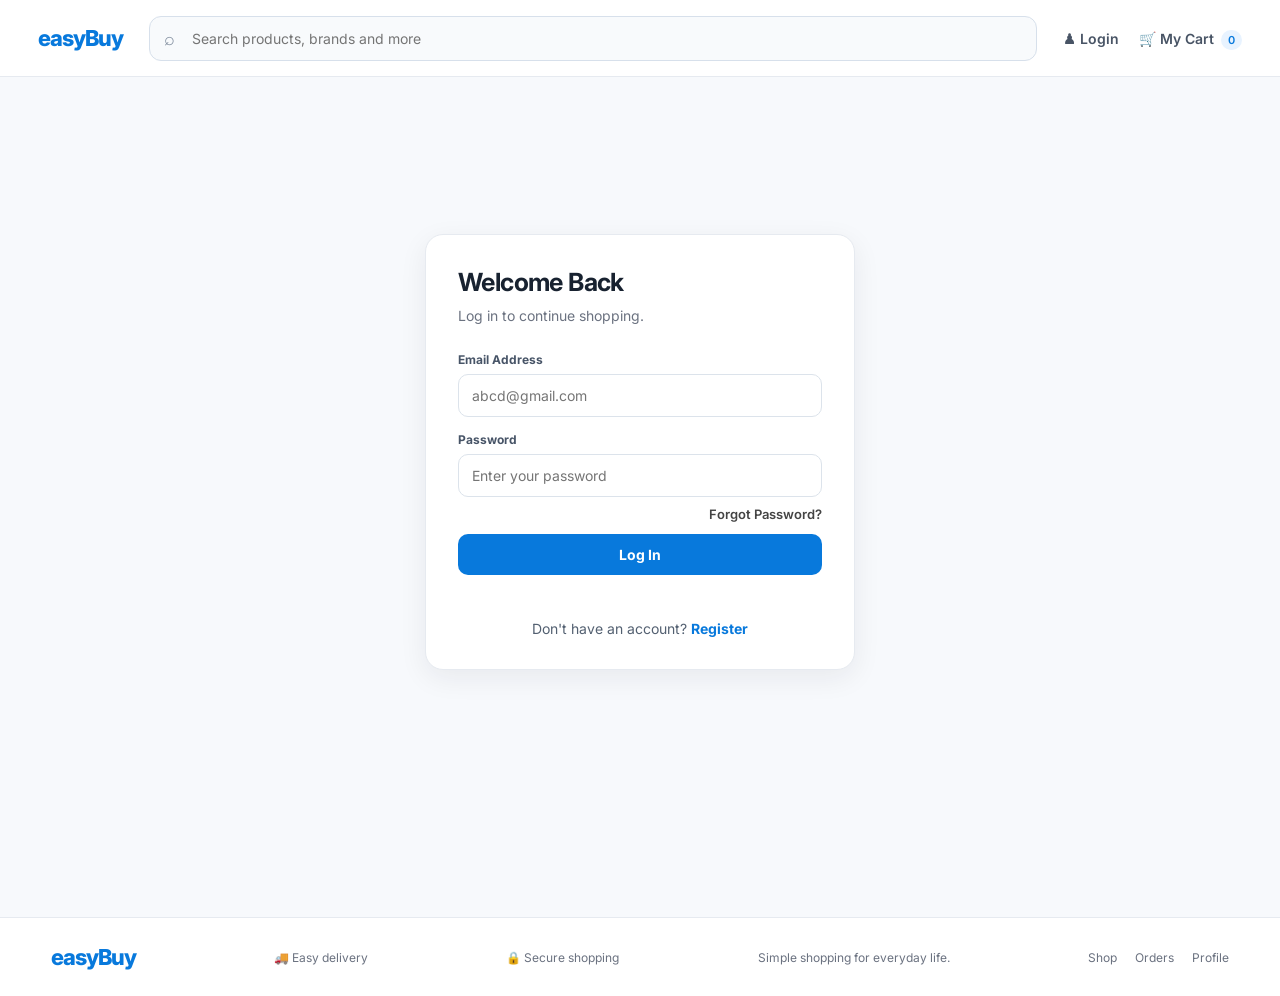
==== cart.html @ 59affd73 "frontend" ====
<!DOCTYPE html>
<html lang="en">
<head>
<meta charset="UTF-8">
<meta name="viewport" content="width=device-width, initial-scale=1.0">
<title>My Cart | easyBuy</title>
<link rel="stylesheet" href="css/style.css">
</head>
<body>
<div id="site-header"></div><main class="container page-main"><h1>Shopping Cart</h1><p class="muted">Review your items before checkout.</p><div class="cart-layout"><section id="cart-items" class="cart-items"></section>
<aside class="panel order-summary"><h2>Order Summary</h2><div class="summary-line"><span>Subtotal</span><b id="cart-subtotal">₹0</b></div><div class="summary-line"><span>Delivery</span><b id="delivery-cost">Free</b></div><div class="summary-line total"><span>Total</span><b id="cart-total">₹0</b></div><button class="btn primary full" id="checkout-btn" style="margin-top:0">Place Order</button></aside></div></main><div id="site-footer"></div>
<script src="js/common.js"></script>
<script src="js/cart.js"></script>
</body>
</html>
---- css/style.css ----
@import url('https://fonts.googleapis.com/css2?family=Inter:wght@400;500;600;700;800&display=swap');
:root{--blue:#0879dc;--blue-dark:#075bb0;--ink:#182230;--muted:#6b7280;--line:#e6eaf0;--bg:#f7f9fc;--white:#fff;--radius:16px;--shadow:0 8px 28px rgba(24,34,48,.07)}
*{box-sizing:border-box}
body{margin:0;background:var(--bg);color:var(--ink);font-family:Inter,Arial,sans-serif;font-size:14px}
a{color:inherit;text-decoration:none}button,input,select{font:inherit}button,a,select{transition:.18s ease}button{cursor:pointer}
.container{width:min(1180px,92%);margin:auto}
.site-header{background:#fff;border-bottom:1px solid var(--line);position:sticky;top:0;z-index:10}
.header-inner{width:min(1240px,94%);margin:auto;display:flex;align-items:center;gap:26px;min-height:76px}
.brand{display:flex;align-items:center;gap:8px;font-weight:800;font-size:22px;letter-spacing:-1px;color:var(--blue);white-space:nowrap}
.brand-logo,.footer-logo{height:60px;width:auto}
.search-wrap{flex:1;position:relative}
.search-wrap input{width:100%;border:1px solid #d7e0eb;background:#f8fafc;border-radius:12px;padding:13px 16px 13px 42px;outline:none}
.search-wrap input:focus{border-color:var(--blue);box-shadow:0 0 0 3px #0879dc18}
.search-icon{position:absolute;left:15px;top:12px;color:#7d8a9b;font-size:18px}
.header-links{display:flex;align-items:center;gap:20px}
.header-links a{font-weight:600;color:#485465;white-space:nowrap}.header-links a:hover{color:var(--blue)}
.cart-count{background:#e8f3ff;color:var(--blue);border-radius:20px;padding:3px 7px;font-size:11px;margin-left:3px}
.categories{display:flex;justify-content:space-around;gap:14px;padding:25px 0 30px}
.category{display:flex;flex-direction:column;align-items:center;justify-content:center;gap:12px;min-width:120px;text-align:center}
.category img{width:90px;height:90px;object-fit:contain;border-radius:50%;background:#fff;padding:4px;transition:all .3s ease}
.category p{margin:0;font-size:16px;font-weight:700;color:#000}
.category:hover img{transform:translateY(-4px) scale(1.08)}.category:hover p{color:var(--blue)}
.section-heading{margin:8px 0 18px}
.section-heading h1,.section-heading h2,.page-main h1{font-size:30px;letter-spacing:-1px;margin:0 0 7px}
.section-heading p,.muted{color:var(--muted);margin:0;line-height:1.6}
.promo-grid{display:grid;grid-template-columns:1fr 1fr;gap:22px;margin:25px 0 38px}
.promo{aspect-ratio:16/6;border-radius:18px;overflow:hidden;display:block;box-shadow:var(--shadow);background:linear-gradient(135deg,#0879dc,#54c5ff)}
.promo-banner-img{width:100%;height:100%;object-fit:cover;display:block}
.row-between{display:flex;align-items:center;justify-content:space-between;gap:16px}
.text-link{color:var(--blue);font-weight:700}
.product-page{max-width:1200px;margin:40px auto;padding:20px;display:flex;gap:50px;align-items:flex-start}
.product-image-section{flex:1;background:#fff;border-radius:16px;padding:20px;box-shadow:var(--shadow)}
.detail-image{width:100%;max-width:450px;object-fit:cover;border-radius:12px;display:block;margin:auto}
.thumbs{display:flex;gap:10px;margin-top:12px;justify-content:center}.thumbs img{width:62px;height:62px;object-fit:cover;border:2px solid var(--line);border-radius:10px;cursor:pointer}.thumbs img.on{border-color:var(--blue)}
.product-info-section{flex:1.2;background:#fff;border-radius:16px;padding:25px;box-shadow:var(--shadow)}
.product-info-section h1{margin:0 0 15px;font-size:32px}
.detail-rating{display:inline-block;background:#18834f;color:#fff;padding:6px 12px;border-radius:6px;font-weight:600;margin-bottom:20px}
.detail-price{margin:20px 0}.current-price{font-size:32px;font-weight:800;color:#111}
.feature-icons{display:flex;flex-wrap:wrap;gap:10px;margin:25px 0}
.feature{background:#f4f7fa;border:1px solid var(--line);padding:10px 15px;border-radius:10px;font-weight:600}
.product-actions{display:flex;gap:15px;margin:30px 0}
.add-cart-btn,.buy-now-btn{background:#eaf4ff;color:#0879dc;border:none;padding:12px 25px;border-radius:8px;font-weight:700;transition:.3s ease}
.add-cart-btn:hover,.buy-now-btn:hover{background:#0879dc;color:#fff}.add-cart-btn:disabled,.buy-now-btn:disabled{opacity:.5;cursor:not-allowed}
.description-box{border-top:1px solid var(--line);padding-top:20px}.description-box h3{margin-bottom:10px}
.stock-ok{color:#18834f;font-weight:700}.stock-no{color:#d14343;font-weight:700}
.product-grid{display:grid;grid-template-columns:repeat(4,minmax(0,1fr));gap:18px;margin:20px 0 42px}
.product-card{background:#fff;border:1px solid #edf0f4;border-radius:15px;padding:12px;box-shadow:0 3px 15px #1c2c3c05;min-width:0}
.product-image{position:relative;aspect-ratio:1;overflow:hidden;border-radius:11px;background:#f0f5fa}
.product-image a{display:block;height:100%}
.product-img{width:100%;height:100%;object-fit:cover;display:block;border-radius:11px}
.product-title{margin:8px 0;font-size:18px;font-weight:700}
.product-link{color:#222}.product-link:hover{color:#2874f0}
.product-rating{margin-top:6px;color:#0f9d58;font-size:14px;font-weight:600}
.product-tag{position:absolute;top:10px;left:10px;border-radius:20px;background:#e6f5ed;color:#18834f;font-size:10px;padding:5px 8px;font-weight:700}
.product-info{padding:13px 2px 3px}.product-category{color:var(--muted);font-size:11px}
.product-info h3{font-size:14px;margin:7px 0;white-space:nowrap;overflow:hidden;text-overflow:ellipsis}
.product-bottom{display:flex;align-items:center;justify-content:space-between;gap:6px}
.price{font-weight:800;font-size:16px}
.add-btn{border:0;border-radius:9px;background:#eaf4ff;color:var(--blue);padding:8px 10px;font-weight:700}.add-btn:hover{background:var(--blue);color:#fff}
.benefits{display:grid;grid-template-columns:repeat(4,1fr);gap:14px;background:#fff;border:1px solid var(--line);border-radius:16px;padding:22px;margin-bottom:45px}
.benefits div{display:grid;grid-template-columns:32px 1fr;align-items:center;font-size:18px}.benefits b{font-size:12px}.benefits small{grid-column:2;color:var(--muted);font-size:11px;margin-top:3px}
.site-footer{background:#fff;border-top:1px solid var(--line);padding:26px 0;margin-top:90px}
.footer-inner{width:min(1180px,92%);margin:auto;display:flex;justify-content:space-between;gap:15px;align-items:center;color:var(--muted);font-size:12px;flex-wrap:wrap}
.footer-links{display:flex;gap:18px}
.auth-wrap{min-height:calc(100vh - 150px);display:grid;place-items:center;padding:42px 16px}
.auth-card{background:#fff;border:1px solid var(--line);box-shadow:var(--shadow);border-radius:18px;width:min(430px,100%);padding:32px}
.auth-card h1{font-size:25px;margin:0 0 8px;letter-spacing:-.6px}.auth-card>.muted{margin-bottom:24px}
.auth-card label,.profile-form label{display:block;font-size:12px;font-weight:700;color:#475467;margin:15px 0 7px}
.auth-card input,.auth-card select,.profile-form input,.profile-form select,.page-title select,.filters input,.filters select{width:100%;border:1px solid #dce3eb;border-radius:10px;padding:12px 13px;background:#fff;outline:none;color:var(--ink)}
.forgot-password{text-align:right;margin:8px 0 12px}.forgot-password a{color:#444;font-size:13px;font-weight:600}.forgot-password a:hover{color:#0879dc}
input:focus,select:focus{border-color:var(--blue)!important;box-shadow:0 0 0 3px #0879dc18}
.btn{border:0;display:inline-flex;align-items:center;justify-content:center;border-radius:10px;padding:12px 18px;font-weight:700}
.primary{background:var(--blue);color:#fff}.primary:hover{background:var(--blue-dark);transform:translateY(-1px)}.primary:disabled{opacity:.5;cursor:not-allowed}
.outline{background:#eaf4ff;color:var(--blue)}
.full{width:100%;margin-top:20px}
.auth-switch{text-align:center;margin:22px 0 0;color:#536071}.auth-switch a{color:var(--blue);font-weight:700}
.form-message{text-align:center;color:#d14343;margin:10px 0 0;min-height:1em;font-size:13px}.form-message.ok{color:#18834f}
.page-main{padding-top:38px;min-height:55vh}.page-title{margin-bottom:25px}.page-title select{width:auto;min-width:170px}
.profile-layout{display:grid;grid-template-columns:250px 1fr;gap:22px;align-items:start}
.profile-nav,.panel{background:#fff;border:1px solid var(--line);border-radius:10px;box-shadow:0 3px 16px #1c2c3c05}
.profile-nav{padding:22px;display:flex;flex-direction:column;align-items:center}
.profile-avatar{width:72px;height:72px;border-radius:50%;display:grid;place-items:center;background:#eaf4ff;color:var(--blue);font-weight:800;font-size:32px;margin-bottom:12px}
.profile-nav h3{margin:0 0 5px;font-size:15px}.small{font-size:11px}
.profile-nav>a,.nav-logout{width:100%;padding:12px 10px;border-radius:9px;margin-top:7px;font-size:12px;color:#586475;text-align:left}
.profile-nav>a.active{background:#eaf4ff;color:var(--blue);font-weight:700}
.nav-logout{border:0;background:transparent}.profile-nav>a:hover,.nav-logout:hover{background:#f4f7fa}
.profile-panel{padding:25px}
.panel-heading{padding-bottom:20px;border-bottom:1px solid var(--line)}.panel-heading h2,.order-summary h2{font-size:18px;margin:0 0 6px}
.profile-form{padding-top:5px;max-width:720px}
.field-grid{display:grid;grid-template-columns:1fr 1fr;column-gap:18px;row-gap:2px}
.form-actions{display:flex;align-items:center;justify-content:space-between;gap:12px;border-top:1px solid var(--line);padding-top:20px;margin-top:25px}
.tab{display:none}.tab.on{display:block}
.shop-categories{display:flex;gap:9px;flex-wrap:wrap;margin:22px 0}
.shop-categories a{border:1px solid var(--line);background:#fff;padding:9px 15px;border-radius:10px;color:#536071;font-size:12px;font-weight:600}
.shop-categories a:hover,.shop-categories a.on{color:var(--blue);border-color:#9ccfff;background:#eaf4ff}
.filters{display:grid;grid-template-columns:repeat(4,1fr) auto;gap:10px;align-items:end;padding:14px;margin-bottom:6px}
.filters label{display:block;font-size:11px;font-weight:700;color:#475467;margin-bottom:4px}.filters input,.filters select{padding:9px 11px}
.cart-layout{display:grid;grid-template-columns:1fr 320px;gap:22px;margin-top:24px;align-items:start}
.cart-items{display:grid;gap:12px}
.cart-row{display:flex;align-items:center;gap:16px;background:#fff;border:1px solid var(--line);border-radius:14px;padding:14px}
.cart-product-image{width:76px;height:76px;background:#f0f5fa;border-radius:10px;overflow:hidden;flex-shrink:0}.cart-product-image img{width:100%;height:100%;object-fit:cover;display:block}
.cart-product-details{flex:1}.cart-product-details h3{font-size:14px;margin:0 0 6px}
.quantity-controls{display:flex;align-items:center;gap:10px;margin-top:10px}
.quantity-controls button{border:1px solid var(--line);background:#fff;border-radius:6px;width:26px;height:26px}
.remove-btn{border:0;background:none;color:#d14343;font-size:11px}
.order-summary{padding:22px}.summary-line{display:flex;justify-content:space-between;padding:14px 0;border-bottom:1px solid var(--line);color:#667085}.summary-line b{color:var(--ink)}
.summary-line.total{font-size:16px;border:0;padding:18px 0}.order-summary .btn{margin:0}
.empty-state{text-align:center;padding:55px 20px;margin-top:25px}.empty-emoji{font-size:48px}.empty-state h2{margin:15px 0 8px}.empty-state p{margin-bottom:22px}
.saved-address{border:1px solid #ddd;border-radius:10px;padding:15px;margin-top:15px;background:#fff}.saved-address p{margin:4px 0}
.default-address{color:#22c55e;font-weight:700}
.address-actions{display:flex;gap:10px;margin-top:15px;flex-wrap:wrap}
.select-address-btn{background:#22c55e;color:#fff;border:none;padding:8px 15px;border-radius:8px}
.edit-address-btn{background:#2563eb;color:#fff;border:none;padding:8px 14px;border-radius:8px}
.delete-address-btn{background:#ef4444;color:#fff;border:none;padding:8px 14px;border-radius:8px}
.address-form{display:grid;gap:10px;margin:15px 0}
.addr-opt{display:flex;gap:12px;align-items:flex-start;border:2px solid var(--line);border-radius:10px;padding:14px;margin-top:12px;background:#fff;cursor:pointer}.addr-opt.sel{border-color:var(--blue);background:#f2f8ff}
.order-row{display:flex;justify-content:space-between;align-items:center;gap:12px;flex-wrap:wrap;border:1px solid var(--line);border-radius:12px;padding:14px;margin-top:12px}
.status{font-weight:700;font-size:12px;padding:4px 10px;border-radius:20px;background:#e8f3ff;color:var(--blue)}.status.Delivered{background:#e6f5ed;color:#18834f}.status.Cancelled{background:#fdecec;color:#d14343}
.co-head{background:#fff;border-bottom:1px solid var(--line)}.co-head .container{display:flex;align-items:center;gap:20px;min-height:76px}.co-head h1{margin:0;font-size:26px;letter-spacing:-.6px}
.co-block{padding:22px;margin-bottom:18px}.co-block h2{font-size:18px;margin:0 0 4px}
#toast{position:fixed;bottom:24px;left:50%;transform:translateX(-50%);background:var(--ink);color:#fff;padding:12px 22px;border-radius:10px;z-index:99;display:none}
@media(max-width:850px){.header-inner{gap:12px;flex-wrap:wrap;padding:12px 0}.search-wrap{order:3;flex-basis:100%}.header-links{margin-left:auto;gap:12px}.product-grid{grid-template-columns:repeat(2,minmax(0,1fr))}.promo-grid{gap:12px}.profile-layout,.cart-layout{grid-template-columns:1fr}.benefits{grid-template-columns:repeat(2,1fr)}.product-page{flex-direction:column;gap:20px;padding:0}.filters{grid-template-columns:1fr 1fr}.categories{flex-wrap:wrap}}
@media(max-width:520px){.promo-grid,.field-grid{grid-template-columns:1fr}.product-grid{gap:10px}.product-card{padding:9px}.product-info h3{font-size:12px}.product-bottom{align-items:flex-start;flex-direction:column}.footer-inner{flex-direction:column;text-align:center}.auth-card{padding:25px 20px}.page-title.row-between{align-items:flex-start;flex-direction:column}.cart-row{gap:10px;padding:10px}.category img{width:64px;height:64px}.category{min-width:80px}.category p{font-size:13px}}
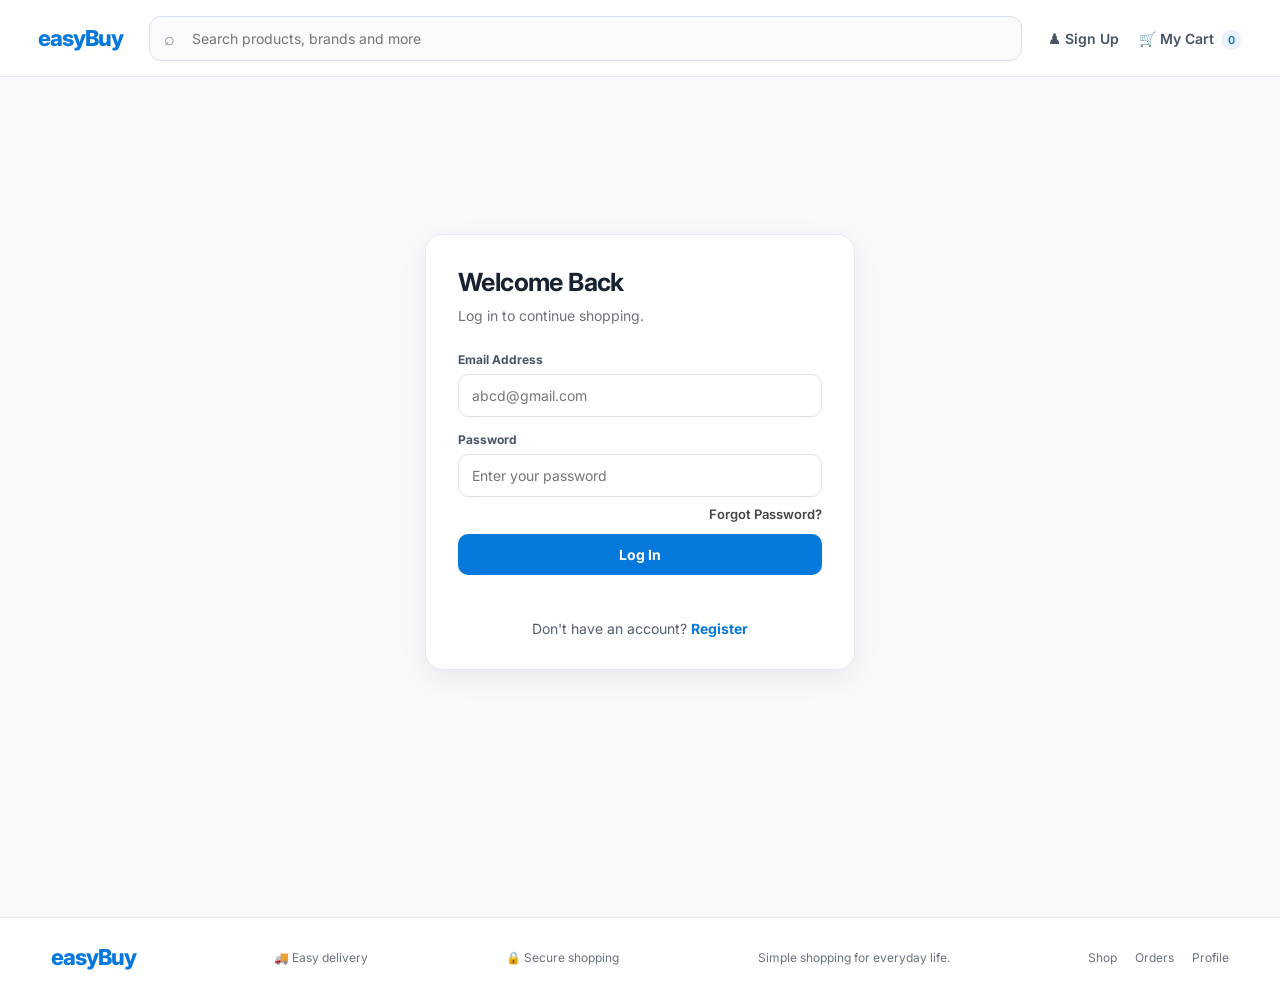
==== commit b71665b8: "the frontend of the file is restructured and common.js is updated" ====
--- a/cart.html
+++ b/cart.html
@@ -1,15 +1,80 @@
 <!DOCTYPE html>
 <html lang="en">
+
 <head>
-<meta charset="UTF-8">
-<meta name="viewport" content="width=device-width, initial-scale=1.0">
-<title>My Cart | easyBuy</title>
-<link rel="stylesheet" href="css/style.css">
+    <meta charset="UTF-8">
+    <meta name="viewport" content="width=device-width, initial-scale=1.0">
+
+    <title>My Cart | easyBuy</title>
+
+    <link rel="stylesheet" href="css/style.css">
 </head>
+
 <body>
-<div id="site-header"></div><main class="container page-main"><h1>Shopping Cart</h1><p class="muted">Review your items before checkout.</p><div class="cart-layout"><section id="cart-items" class="cart-items"></section>
-<aside class="panel order-summary"><h2>Order Summary</h2><div class="summary-line"><span>Subtotal</span><b id="cart-subtotal">₹0</b></div><div class="summary-line"><span>Delivery</span><b id="delivery-cost">Free</b></div><div class="summary-line total"><span>Total</span><b id="cart-total">₹0</b></div><button class="btn primary full" id="checkout-btn" style="margin-top:0">Place Order</button></aside></div></main><div id="site-footer"></div>
-<script src="js/common.js"></script>
-<script src="js/cart.js"></script>
+
+    <!-- Header -->
+    <div id="site-header"></div>
+
+    <!-- Main Content -->
+    <main class="container page-main">
+
+        <!-- Page Heading -->
+        <section class="page-heading">
+            <h1>Shopping Cart</h1>
+            <p class="muted">
+                Review your items before checkout.
+            </p>
+        </section>
+
+        <!-- Cart Layout -->
+        <div class="cart-layout">
+
+            <!-- Cart Items -->
+            <section
+                id="cart-items"
+                class="cart-items">
+            </section>
+
+            <!-- Order Summary -->
+            <aside class="panel order-summary">
+
+                <h2>Order Summary</h2>
+
+                <div class="summary-line">
+                    <span>Subtotal</span>
+                    <b id="cart-subtotal">₹0</b>
+                </div>
+
+                <div class="summary-line">
+                    <span>Delivery</span>
+                    <b id="delivery-cost">Free</b>
+                </div>
+
+                <div class="summary-line total">
+                    <span>Total</span>
+                    <b id="cart-total">₹0</b>
+                </div>
+
+                <!-- Checkout Button -->
+                <button
+                    class="btn primary full"
+                    id="checkout-btn"
+                    style="margin-top: 0;">
+                    Place Order
+                </button>
+
+            </aside>
+
+        </div>
+
+    </main>
+
+    <!-- Footer -->
+    <div id="site-footer"></div>
+
+    <!-- JavaScript -->
+    <script src="js/common.js"></script>
+    <script src="js/cart.js"></script>
+
 </body>
-</html>
+</html>
--- a/css/style.css
+++ b/css/style.css
@@ -1,123 +1,995 @@
 @import url('https://fonts.googleapis.com/css2?family=Inter:wght@400;500;600;700;800&display=swap');
-:root{--blue:#0879dc;--blue-dark:#075bb0;--ink:#182230;--muted:#6b7280;--line:#e6eaf0;--bg:#f7f9fc;--white:#fff;--radius:16px;--shadow:0 8px 28px rgba(24,34,48,.07)}
-*{box-sizing:border-box}
-body{margin:0;background:var(--bg);color:var(--ink);font-family:Inter,Arial,sans-serif;font-size:14px}
-a{color:inherit;text-decoration:none}button,input,select{font:inherit}button,a,select{transition:.18s ease}button{cursor:pointer}
-.container{width:min(1180px,92%);margin:auto}
-.site-header{background:#fff;border-bottom:1px solid var(--line);position:sticky;top:0;z-index:10}
-.header-inner{width:min(1240px,94%);margin:auto;display:flex;align-items:center;gap:26px;min-height:76px}
-.brand{display:flex;align-items:center;gap:8px;font-weight:800;font-size:22px;letter-spacing:-1px;color:var(--blue);white-space:nowrap}
-.brand-logo,.footer-logo{height:60px;width:auto}
-.search-wrap{flex:1;position:relative}
-.search-wrap input{width:100%;border:1px solid #d7e0eb;background:#f8fafc;border-radius:12px;padding:13px 16px 13px 42px;outline:none}
-.search-wrap input:focus{border-color:var(--blue);box-shadow:0 0 0 3px #0879dc18}
-.search-icon{position:absolute;left:15px;top:12px;color:#7d8a9b;font-size:18px}
-.header-links{display:flex;align-items:center;gap:20px}
-.header-links a{font-weight:600;color:#485465;white-space:nowrap}.header-links a:hover{color:var(--blue)}
-.cart-count{background:#e8f3ff;color:var(--blue);border-radius:20px;padding:3px 7px;font-size:11px;margin-left:3px}
-.categories{display:flex;justify-content:space-around;gap:14px;padding:25px 0 30px}
-.category{display:flex;flex-direction:column;align-items:center;justify-content:center;gap:12px;min-width:120px;text-align:center}
-.category img{width:90px;height:90px;object-fit:contain;border-radius:50%;background:#fff;padding:4px;transition:all .3s ease}
-.category p{margin:0;font-size:16px;font-weight:700;color:#000}
-.category:hover img{transform:translateY(-4px) scale(1.08)}.category:hover p{color:var(--blue)}
-.section-heading{margin:8px 0 18px}
-.section-heading h1,.section-heading h2,.page-main h1{font-size:30px;letter-spacing:-1px;margin:0 0 7px}
-.section-heading p,.muted{color:var(--muted);margin:0;line-height:1.6}
-.promo-grid{display:grid;grid-template-columns:1fr 1fr;gap:22px;margin:25px 0 38px}
-.promo{aspect-ratio:16/6;border-radius:18px;overflow:hidden;display:block;box-shadow:var(--shadow);background:linear-gradient(135deg,#0879dc,#54c5ff)}
-.promo-banner-img{width:100%;height:100%;object-fit:cover;display:block}
-.row-between{display:flex;align-items:center;justify-content:space-between;gap:16px}
-.text-link{color:var(--blue);font-weight:700}
-.product-page{max-width:1200px;margin:40px auto;padding:20px;display:flex;gap:50px;align-items:flex-start}
-.product-image-section{flex:1;background:#fff;border-radius:16px;padding:20px;box-shadow:var(--shadow)}
-.detail-image{width:100%;max-width:450px;object-fit:cover;border-radius:12px;display:block;margin:auto}
-.thumbs{display:flex;gap:10px;margin-top:12px;justify-content:center}.thumbs img{width:62px;height:62px;object-fit:cover;border:2px solid var(--line);border-radius:10px;cursor:pointer}.thumbs img.on{border-color:var(--blue)}
-.product-info-section{flex:1.2;background:#fff;border-radius:16px;padding:25px;box-shadow:var(--shadow)}
-.product-info-section h1{margin:0 0 15px;font-size:32px}
-.detail-rating{display:inline-block;background:#18834f;color:#fff;padding:6px 12px;border-radius:6px;font-weight:600;margin-bottom:20px}
-.detail-price{margin:20px 0}.current-price{font-size:32px;font-weight:800;color:#111}
-.feature-icons{display:flex;flex-wrap:wrap;gap:10px;margin:25px 0}
-.feature{background:#f4f7fa;border:1px solid var(--line);padding:10px 15px;border-radius:10px;font-weight:600}
-.product-actions{display:flex;gap:15px;margin:30px 0}
-.add-cart-btn,.buy-now-btn{background:#eaf4ff;color:#0879dc;border:none;padding:12px 25px;border-radius:8px;font-weight:700;transition:.3s ease}
-.add-cart-btn:hover,.buy-now-btn:hover{background:#0879dc;color:#fff}.add-cart-btn:disabled,.buy-now-btn:disabled{opacity:.5;cursor:not-allowed}
-.description-box{border-top:1px solid var(--line);padding-top:20px}.description-box h3{margin-bottom:10px}
-.stock-ok{color:#18834f;font-weight:700}.stock-no{color:#d14343;font-weight:700}
-.product-grid{display:grid;grid-template-columns:repeat(4,minmax(0,1fr));gap:18px;margin:20px 0 42px}
-.product-card{background:#fff;border:1px solid #edf0f4;border-radius:15px;padding:12px;box-shadow:0 3px 15px #1c2c3c05;min-width:0}
-.product-image{position:relative;aspect-ratio:1;overflow:hidden;border-radius:11px;background:#f0f5fa}
-.product-image a{display:block;height:100%}
-.product-img{width:100%;height:100%;object-fit:cover;display:block;border-radius:11px}
-.product-title{margin:8px 0;font-size:18px;font-weight:700}
-.product-link{color:#222}.product-link:hover{color:#2874f0}
-.product-rating{margin-top:6px;color:#0f9d58;font-size:14px;font-weight:600}
-.product-tag{position:absolute;top:10px;left:10px;border-radius:20px;background:#e6f5ed;color:#18834f;font-size:10px;padding:5px 8px;font-weight:700}
-.product-info{padding:13px 2px 3px}.product-category{color:var(--muted);font-size:11px}
-.product-info h3{font-size:14px;margin:7px 0;white-space:nowrap;overflow:hidden;text-overflow:ellipsis}
-.product-bottom{display:flex;align-items:center;justify-content:space-between;gap:6px}
-.price{font-weight:800;font-size:16px}
-.add-btn{border:0;border-radius:9px;background:#eaf4ff;color:var(--blue);padding:8px 10px;font-weight:700}.add-btn:hover{background:var(--blue);color:#fff}
-.benefits{display:grid;grid-template-columns:repeat(4,1fr);gap:14px;background:#fff;border:1px solid var(--line);border-radius:16px;padding:22px;margin-bottom:45px}
-.benefits div{display:grid;grid-template-columns:32px 1fr;align-items:center;font-size:18px}.benefits b{font-size:12px}.benefits small{grid-column:2;color:var(--muted);font-size:11px;margin-top:3px}
-.site-footer{background:#fff;border-top:1px solid var(--line);padding:26px 0;margin-top:90px}
-.footer-inner{width:min(1180px,92%);margin:auto;display:flex;justify-content:space-between;gap:15px;align-items:center;color:var(--muted);font-size:12px;flex-wrap:wrap}
-.footer-links{display:flex;gap:18px}
-.auth-wrap{min-height:calc(100vh - 150px);display:grid;place-items:center;padding:42px 16px}
-.auth-card{background:#fff;border:1px solid var(--line);box-shadow:var(--shadow);border-radius:18px;width:min(430px,100%);padding:32px}
-.auth-card h1{font-size:25px;margin:0 0 8px;letter-spacing:-.6px}.auth-card>.muted{margin-bottom:24px}
-.auth-card label,.profile-form label{display:block;font-size:12px;font-weight:700;color:#475467;margin:15px 0 7px}
-.auth-card input,.auth-card select,.profile-form input,.profile-form select,.page-title select,.filters input,.filters select{width:100%;border:1px solid #dce3eb;border-radius:10px;padding:12px 13px;background:#fff;outline:none;color:var(--ink)}
-.forgot-password{text-align:right;margin:8px 0 12px}.forgot-password a{color:#444;font-size:13px;font-weight:600}.forgot-password a:hover{color:#0879dc}
-input:focus,select:focus{border-color:var(--blue)!important;box-shadow:0 0 0 3px #0879dc18}
-.btn{border:0;display:inline-flex;align-items:center;justify-content:center;border-radius:10px;padding:12px 18px;font-weight:700}
-.primary{background:var(--blue);color:#fff}.primary:hover{background:var(--blue-dark);transform:translateY(-1px)}.primary:disabled{opacity:.5;cursor:not-allowed}
-.outline{background:#eaf4ff;color:var(--blue)}
-.full{width:100%;margin-top:20px}
-.auth-switch{text-align:center;margin:22px 0 0;color:#536071}.auth-switch a{color:var(--blue);font-weight:700}
-.form-message{text-align:center;color:#d14343;margin:10px 0 0;min-height:1em;font-size:13px}.form-message.ok{color:#18834f}
-.page-main{padding-top:38px;min-height:55vh}.page-title{margin-bottom:25px}.page-title select{width:auto;min-width:170px}
-.profile-layout{display:grid;grid-template-columns:250px 1fr;gap:22px;align-items:start}
-.profile-nav,.panel{background:#fff;border:1px solid var(--line);border-radius:10px;box-shadow:0 3px 16px #1c2c3c05}
-.profile-nav{padding:22px;display:flex;flex-direction:column;align-items:center}
-.profile-avatar{width:72px;height:72px;border-radius:50%;display:grid;place-items:center;background:#eaf4ff;color:var(--blue);font-weight:800;font-size:32px;margin-bottom:12px}
-.profile-nav h3{margin:0 0 5px;font-size:15px}.small{font-size:11px}
-.profile-nav>a,.nav-logout{width:100%;padding:12px 10px;border-radius:9px;margin-top:7px;font-size:12px;color:#586475;text-align:left}
-.profile-nav>a.active{background:#eaf4ff;color:var(--blue);font-weight:700}
-.nav-logout{border:0;background:transparent}.profile-nav>a:hover,.nav-logout:hover{background:#f4f7fa}
-.profile-panel{padding:25px}
-.panel-heading{padding-bottom:20px;border-bottom:1px solid var(--line)}.panel-heading h2,.order-summary h2{font-size:18px;margin:0 0 6px}
-.profile-form{padding-top:5px;max-width:720px}
-.field-grid{display:grid;grid-template-columns:1fr 1fr;column-gap:18px;row-gap:2px}
-.form-actions{display:flex;align-items:center;justify-content:space-between;gap:12px;border-top:1px solid var(--line);padding-top:20px;margin-top:25px}
-.tab{display:none}.tab.on{display:block}
-.shop-categories{display:flex;gap:9px;flex-wrap:wrap;margin:22px 0}
-.shop-categories a{border:1px solid var(--line);background:#fff;padding:9px 15px;border-radius:10px;color:#536071;font-size:12px;font-weight:600}
-.shop-categories a:hover,.shop-categories a.on{color:var(--blue);border-color:#9ccfff;background:#eaf4ff}
-.filters{display:grid;grid-template-columns:repeat(4,1fr) auto;gap:10px;align-items:end;padding:14px;margin-bottom:6px}
-.filters label{display:block;font-size:11px;font-weight:700;color:#475467;margin-bottom:4px}.filters input,.filters select{padding:9px 11px}
-.cart-layout{display:grid;grid-template-columns:1fr 320px;gap:22px;margin-top:24px;align-items:start}
-.cart-items{display:grid;gap:12px}
-.cart-row{display:flex;align-items:center;gap:16px;background:#fff;border:1px solid var(--line);border-radius:14px;padding:14px}
-.cart-product-image{width:76px;height:76px;background:#f0f5fa;border-radius:10px;overflow:hidden;flex-shrink:0}.cart-product-image img{width:100%;height:100%;object-fit:cover;display:block}
-.cart-product-details{flex:1}.cart-product-details h3{font-size:14px;margin:0 0 6px}
-.quantity-controls{display:flex;align-items:center;gap:10px;margin-top:10px}
-.quantity-controls button{border:1px solid var(--line);background:#fff;border-radius:6px;width:26px;height:26px}
-.remove-btn{border:0;background:none;color:#d14343;font-size:11px}
-.order-summary{padding:22px}.summary-line{display:flex;justify-content:space-between;padding:14px 0;border-bottom:1px solid var(--line);color:#667085}.summary-line b{color:var(--ink)}
-.summary-line.total{font-size:16px;border:0;padding:18px 0}.order-summary .btn{margin:0}
-.empty-state{text-align:center;padding:55px 20px;margin-top:25px}.empty-emoji{font-size:48px}.empty-state h2{margin:15px 0 8px}.empty-state p{margin-bottom:22px}
-.saved-address{border:1px solid #ddd;border-radius:10px;padding:15px;margin-top:15px;background:#fff}.saved-address p{margin:4px 0}
-.default-address{color:#22c55e;font-weight:700}
-.address-actions{display:flex;gap:10px;margin-top:15px;flex-wrap:wrap}
-.select-address-btn{background:#22c55e;color:#fff;border:none;padding:8px 15px;border-radius:8px}
-.edit-address-btn{background:#2563eb;color:#fff;border:none;padding:8px 14px;border-radius:8px}
-.delete-address-btn{background:#ef4444;color:#fff;border:none;padding:8px 14px;border-radius:8px}
-.address-form{display:grid;gap:10px;margin:15px 0}
-.addr-opt{display:flex;gap:12px;align-items:flex-start;border:2px solid var(--line);border-radius:10px;padding:14px;margin-top:12px;background:#fff;cursor:pointer}.addr-opt.sel{border-color:var(--blue);background:#f2f8ff}
-.order-row{display:flex;justify-content:space-between;align-items:center;gap:12px;flex-wrap:wrap;border:1px solid var(--line);border-radius:12px;padding:14px;margin-top:12px}
-.status{font-weight:700;font-size:12px;padding:4px 10px;border-radius:20px;background:#e8f3ff;color:var(--blue)}.status.Delivered{background:#e6f5ed;color:#18834f}.status.Cancelled{background:#fdecec;color:#d14343}
-.co-head{background:#fff;border-bottom:1px solid var(--line)}.co-head .container{display:flex;align-items:center;gap:20px;min-height:76px}.co-head h1{margin:0;font-size:26px;letter-spacing:-.6px}
-.co-block{padding:22px;margin-bottom:18px}.co-block h2{font-size:18px;margin:0 0 4px}
-#toast{position:fixed;bottom:24px;left:50%;transform:translateX(-50%);background:var(--ink);color:#fff;padding:12px 22px;border-radius:10px;z-index:99;display:none}
-@media(max-width:850px){.header-inner{gap:12px;flex-wrap:wrap;padding:12px 0}.search-wrap{order:3;flex-basis:100%}.header-links{margin-left:auto;gap:12px}.product-grid{grid-template-columns:repeat(2,minmax(0,1fr))}.promo-grid{gap:12px}.profile-layout,.cart-layout{grid-template-columns:1fr}.benefits{grid-template-columns:repeat(2,1fr)}.product-page{flex-direction:column;gap:20px;padding:0}.filters{grid-template-columns:1fr 1fr}.categories{flex-wrap:wrap}}
-@media(max-width:520px){.promo-grid,.field-grid{grid-template-columns:1fr}.product-grid{gap:10px}.product-card{padding:9px}.product-info h3{font-size:12px}.product-bottom{align-items:flex-start;flex-direction:column}.footer-inner{flex-direction:column;text-align:center}.auth-card{padding:25px 20px}.page-title.row-between{align-items:flex-start;flex-direction:column}.cart-row{gap:10px;padding:10px}.category img{width:64px;height:64px}.category{min-width:80px}.category p{font-size:13px}}
+:root {
+    --blue:#0879dc;
+    --blue-dark:#075bb0;
+    --ink:#182230;
+    --muted:#6b7280;
+    --line:#e6eaf0;
+    --bg:#f7f9fc;
+    --white:#fff;
+    --radius:16px;
+    --shadow:0 8px 28px rgba(24,34,48,.07)
+}
+* {
+    box-sizing:border-box
+}
+body {
+    margin:0;
+    background:var(--bg);
+    color:var(--ink);
+    font-family:Inter,Arial,sans-serif;
+    font-size:14px
+}
+a {
+    color:inherit;
+    text-decoration:none
+}
+button,input,select {
+    font:inherit
+}
+button,a,select {
+    transition:.18s ease
+}
+button {
+    cursor:pointer
+}
+.container {
+    width:min(1180px,92%);
+    margin:auto
+}
+.site-header {
+    background:#fff;
+    border-bottom:1px solid var(--line);
+    position:sticky;
+    top:0;
+    z-index:10
+}
+.header-inner {
+    width:min(1240px,94%);
+    margin:auto;
+    display:flex;
+    align-items:center;
+    gap:26px;
+    min-height:76px
+}
+.brand {
+    display:flex;
+    align-items:center;
+    gap:8px;
+    font-weight:800;
+    font-size:22px;
+    letter-spacing:-1px;
+    color:var(--blue);
+    white-space:nowrap
+}
+.brand-logo,.footer-logo {
+    height:60px;
+    width:auto
+}
+.search-wrap {
+    flex:1;
+    position:relative
+}
+.search-wrap input {
+    width:100%;
+    border:1px solid #d7e0eb;
+    background:#f8fafc;
+    border-radius:12px;
+    padding:13px 16px 13px 42px;
+    outline:none
+}
+.search-wrap input:focus {
+    border-color:var(--blue);
+    box-shadow:0 0 0 3px #0879dc18
+}
+.search-icon {
+    position:absolute;
+    left:15px;
+    top:12px;
+    color:#7d8a9b;
+    font-size:18px
+}
+.header-links {
+    display:flex;
+    align-items:center;
+    gap:20px
+}
+.header-links a {
+    font-weight:600;
+    color:#485465;
+    white-space:nowrap
+}
+.header-links a:hover {
+    color:var(--blue)
+}
+.cart-count {
+    background:#e8f3ff;
+    color:var(--blue);
+    border-radius:20px;
+    padding:3px 7px;
+    font-size:11px;
+    margin-left:3px
+}
+.categories {
+    display:flex;
+    justify-content:space-around;
+    gap:14px;
+    padding:25px 0 30px
+}
+.category {
+    display:flex;
+    flex-direction:column;
+    align-items:center;
+    justify-content:center;
+    gap:12px;
+    min-width:120px;
+    text-align:center
+}
+.category img {
+    width:90px;
+    height:90px;
+    object-fit:contain;
+    border-radius:50%;
+    background:#fff;
+    padding:4px;
+    transition:all .3s ease
+}
+.category p {
+    margin:0;
+    font-size:16px;
+    font-weight:700;
+    color:#000
+}
+.category:hover img {
+    transform:translateY(-4px) scale(1.08)
+}
+.category:hover p {
+    color:var(--blue)
+}
+.section-heading {
+    margin:8px 0 18px
+}
+.section-heading h1,.section-heading h2,.page-main h1 {
+    font-size:30px;
+    letter-spacing:-1px;
+    margin:0 0 7px
+}
+.section-heading p,.muted {
+    color:var(--muted);
+    margin:0;
+    line-height:1.6
+}
+.promo-grid {
+    display:grid;
+    grid-template-columns:1fr 1fr;
+    gap:22px;
+    margin:25px 0 38px
+}
+.promo {
+    aspect-ratio:16/6;
+    border-radius:18px;
+    overflow:hidden;
+    display:block;
+    box-shadow:var(--shadow);
+    background:linear-gradient(135deg,#0879dc,#54c5ff)
+}
+.promo-banner-img {
+    width:100%;
+    height:100%;
+    object-fit:cover;
+    display:block
+}
+.row-between {
+    display:flex;
+    align-items:center;
+    justify-content:space-between;
+    gap:16px
+}
+.text-link {
+    color:var(--blue);
+    font-weight:700
+}
+.product-page {
+    max-width:1200px;
+    margin:40px auto;
+    padding:20px;
+    display:flex;
+    gap:50px;
+    align-items:flex-start
+}
+.product-image-section {
+    flex:1;
+    background:#fff;
+    border-radius:16px;
+    padding:20px;
+    box-shadow:var(--shadow)
+}
+.detail-image {
+    width:100%;
+    max-width:450px;
+    object-fit:cover;
+    border-radius:12px;
+    display:block;
+    margin:auto
+}
+.thumbs {
+    display:flex;
+    gap:10px;
+    margin-top:12px;
+    justify-content:center
+}
+.thumbs img {
+    width:62px;
+    height:62px;
+    object-fit:cover;
+    border:2px solid var(--line);
+    border-radius:10px;
+    cursor:pointer
+}
+.thumbs img.on {
+    border-color:var(--blue)
+}
+.product-info-section {
+    flex:1.2;
+    background:#fff;
+    border-radius:16px;
+    padding:25px;
+    box-shadow:var(--shadow)
+}
+.product-info-section h1 {
+    margin:0 0 15px;
+    font-size:32px
+}
+.detail-rating {
+    display:inline-block;
+    background:#18834f;
+    color:#fff;
+    padding:6px 12px;
+    border-radius:6px;
+    font-weight:600;
+    margin-bottom:20px
+}
+.detail-price {
+    margin:20px 0
+}
+.current-price {
+    font-size:32px;
+    font-weight:800;
+    color:#111
+}
+.feature-icons {
+    display:flex;
+    flex-wrap:wrap;
+    gap:10px;
+    margin:25px 0
+}
+.feature {
+    background:#f4f7fa;
+    border:1px solid var(--line);
+    padding:10px 15px;
+    border-radius:10px;
+    font-weight:600
+}
+.product-actions {
+    display:flex;
+    gap:15px;
+    margin:30px 0
+}
+.add-cart-btn,.buy-now-btn {
+    background:#eaf4ff;
+    color:#0879dc;
+    border:none;
+    padding:12px 25px;
+    border-radius:8px;
+    font-weight:700;
+    transition:.3s ease
+}
+.add-cart-btn:hover,.buy-now-btn:hover {
+    background:#0879dc;
+    color:#fff
+}
+.add-cart-btn:disabled,.buy-now-btn:disabled {
+    opacity:.5;
+    cursor:not-allowed
+}
+.description-box {
+    border-top:1px solid var(--line);
+    padding-top:20px
+}
+.description-box h3 {
+    margin-bottom:10px
+}
+.stock-ok {
+    color:#18834f;
+    font-weight:700
+}
+.stock-no {
+    color:#d14343;
+    font-weight:700
+}
+.product-grid {
+    display:grid;
+    grid-template-columns:repeat(4,minmax(0,1fr));
+    gap:18px;
+    margin:20px 0 42px
+}
+.product-card {
+    background:#fff;
+    border:1px solid #edf0f4;
+    border-radius:15px;
+    padding:12px;
+    box-shadow:0 3px 15px #1c2c3c05;
+    min-width:0
+}
+.product-image {
+    position:relative;
+    aspect-ratio:1;
+    overflow:hidden;
+    border-radius:11px;
+    background:#f0f5fa
+}
+.product-image a {
+    display:block;
+    height:100%
+}
+.product-img {
+    width:100%;
+    height:100%;
+    object-fit:cover;
+    display:block;
+    border-radius:11px
+}
+.product-title {
+    margin:8px 0;
+    font-size:18px;
+    font-weight:700
+}
+.product-link {
+    color:#222
+}
+.product-link:hover {
+    color:#2874f0
+}
+.product-rating {
+    margin-top:6px;
+    color:#0f9d58;
+    font-size:14px;
+    font-weight:600
+}
+.product-tag {
+    position:absolute;
+    top:10px;
+    left:10px;
+    border-radius:20px;
+    background:#e6f5ed;
+    color:#18834f;
+    font-size:10px;
+    padding:5px 8px;
+    font-weight:700
+}
+.product-info {
+    padding:13px 2px 3px
+}
+.product-category {
+    color:var(--muted);
+    font-size:11px
+}
+.product-info h3 {
+    font-size:14px;
+    margin:7px 0;
+    white-space:nowrap;
+    overflow:hidden;
+    text-overflow:ellipsis
+}
+.product-bottom {
+    display:flex;
+    align-items:center;
+    justify-content:space-between;
+    gap:6px
+}
+.price {
+    font-weight:800;
+    font-size:16px
+}
+.add-btn {
+    border:0;
+    border-radius:9px;
+    background:#eaf4ff;
+    color:var(--blue);
+    padding:8px 10px;
+    font-weight:700
+}
+.add-btn:hover {
+    background:var(--blue);
+    color:#fff
+}
+.benefits {
+    display:grid;
+    grid-template-columns:repeat(4,1fr);
+    gap:14px;
+    background:#fff;
+    border:1px solid var(--line);
+    border-radius:16px;
+    padding:22px;
+    margin-bottom:45px
+}
+.benefits div {
+    display:grid;
+    grid-template-columns:32px 1fr;
+    align-items:center;
+    font-size:18px
+}
+.benefits b {
+    font-size:12px
+}
+.benefits small {
+    grid-column:2;
+    color:var(--muted);
+    font-size:11px;
+    margin-top:3px
+}
+.site-footer {
+    background:#fff;
+    border-top:1px solid var(--line);
+    padding:26px 0;
+    margin-top:90px
+}
+.footer-inner {
+    width:min(1180px,92%);
+    margin:auto;
+    display:flex;
+    justify-content:space-between;
+    gap:15px;
+    align-items:center;
+    color:var(--muted);
+    font-size:12px;
+    flex-wrap:wrap
+}
+.footer-links {
+    display:flex;
+    gap:18px
+}
+.auth-wrap {
+    min-height:calc(100vh - 150px);
+    display:grid;
+    place-items:center;
+    padding:42px 16px
+}
+.auth-card {
+    background:#fff;
+    border:1px solid var(--line);
+    box-shadow:var(--shadow);
+    border-radius:18px;
+    width:min(430px,100%);
+    padding:32px
+}
+.auth-card h1 {
+    font-size:25px;
+    margin:0 0 8px;
+    letter-spacing:-.6px
+}
+.auth-card>.muted {
+    margin-bottom:24px
+}
+.auth-card label,.profile-form label {
+    display:block;
+    font-size:12px;
+    font-weight:700;
+    color:#475467;
+    margin:15px 0 7px
+}
+.auth-card input,.auth-card select,.profile-form input,.profile-form select,.page-title select,.filters input,.filters select {
+    width:100%;
+    border:1px solid #dce3eb;
+    border-radius:10px;
+    padding:12px 13px;
+    background:#fff;
+    outline:none;
+    color:var(--ink)
+}
+.forgot-password {
+    text-align:right;
+    margin:8px 0 12px
+}
+.forgot-password a {
+    color:#444;
+    font-size:13px;
+    font-weight:600
+}
+.forgot-password a:hover {
+    color:#0879dc
+}
+input:focus,select:focus {
+    border-color:var(--blue)!important;
+    box-shadow:0 0 0 3px #0879dc18
+}
+.btn {
+    border:0;
+    display:inline-flex;
+    align-items:center;
+    justify-content:center;
+    border-radius:10px;
+    padding:12px 18px;
+    font-weight:700
+}
+.primary {
+    background:var(--blue);
+    color:#fff
+}
+.primary:hover {
+    background:var(--blue-dark);
+    transform:translateY(-1px)
+}
+.primary:disabled {
+    opacity:.5;
+    cursor:not-allowed
+}
+.outline {
+    background:#eaf4ff;
+    color:var(--blue)
+}
+.full {
+    width:100%;
+    margin-top:20px
+}
+.auth-switch {
+    text-align:center;
+    margin:22px 0 0;
+    color:#536071
+}
+.auth-switch a {
+    color:var(--blue);
+    font-weight:700
+}
+.form-message {
+    text-align:center;
+    color:#d14343;
+    margin:10px 0 0;
+    min-height:1em;
+    font-size:13px
+}
+.form-message.ok {
+    color:#18834f
+}
+.page-main {
+    padding-top:38px;
+    min-height:55vh
+}
+.page-title {
+    margin-bottom:25px
+}
+.page-title select {
+    width:auto;
+    min-width:170px
+}
+.profile-layout {
+    display:grid;
+    grid-template-columns:250px 1fr;
+    gap:22px;
+    align-items:start
+}
+.profile-nav,.panel {
+    background:#fff;
+    border:1px solid var(--line);
+    border-radius:10px;
+    box-shadow:0 3px 16px #1c2c3c05
+}
+.profile-nav {
+    padding:22px;
+    display:flex;
+    flex-direction:column;
+    align-items:center
+}
+.profile-avatar {
+    width:72px;
+    height:72px;
+    border-radius:50%;
+    display:grid;
+    place-items:center;
+    background:#eaf4ff;
+    color:var(--blue);
+    font-weight:800;
+    font-size:32px;
+    margin-bottom:12px
+}
+.profile-nav h3 {
+    margin:0 0 5px;
+    font-size:15px
+}
+.small {
+    font-size:11px
+}
+.profile-nav>a,.nav-logout {
+    width:100%;
+    padding:12px 10px;
+    border-radius:9px;
+    margin-top:7px;
+    font-size:12px;
+    color:#586475;
+    text-align:left
+}
+.profile-nav>a.active {
+    background:#eaf4ff;
+    color:var(--blue);
+    font-weight:700
+}
+.nav-logout {
+    border:0;
+    background:transparent
+}
+.profile-nav>a:hover,.nav-logout:hover {
+    background:#f4f7fa
+}
+.profile-panel {
+    padding:25px
+}
+.panel-heading {
+    padding-bottom:20px;
+    border-bottom:1px solid var(--line)
+}
+.panel-heading h2,.order-summary h2 {
+    font-size:18px;
+    margin:0 0 6px
+}
+.profile-form {
+    padding-top:5px;
+    max-width:720px
+}
+.field-grid {
+    display:grid;
+    grid-template-columns:1fr 1fr;
+    column-gap:18px;
+    row-gap:2px
+}
+.form-actions {
+    display:flex;
+    align-items:center;
+    justify-content:space-between;
+    gap:12px;
+    border-top:1px solid var(--line);
+    padding-top:20px;
+    margin-top:25px
+}
+.tab {
+    display:none
+}
+.tab.on {
+    display:block
+}
+.shop-categories {
+    display:flex;
+    gap:9px;
+    flex-wrap:wrap;
+    margin:22px 0
+}
+.shop-categories a {
+    border:1px solid var(--line);
+    background:#fff;
+    padding:9px 15px;
+    border-radius:10px;
+    color:#536071;
+    font-size:12px;
+    font-weight:600
+}
+.shop-categories a:hover,.shop-categories a.on {
+    color:var(--blue);
+    border-color:#9ccfff;
+    background:#eaf4ff
+}
+.filters {
+    display:grid;
+    grid-template-columns:repeat(4,1fr) auto;
+    gap:10px;
+    align-items:end;
+    padding:14px;
+    margin-bottom:6px
+}
+.filters label {
+    display:block;
+    font-size:11px;
+    font-weight:700;
+    color:#475467;
+    margin-bottom:4px
+}
+.filters input,.filters select {
+    padding:9px 11px
+}
+.cart-layout {
+    display:grid;
+    grid-template-columns:1fr 320px;
+    gap:22px;
+    margin-top:24px;
+    align-items:start
+}
+.cart-items {
+    display:grid;
+    gap:12px
+}
+.cart-row {
+    display:flex;
+    align-items:center;
+    gap:16px;
+    background:#fff;
+    border:1px solid var(--line);
+    border-radius:14px;
+    padding:14px
+}
+.cart-product-image {
+    width:76px;
+    height:76px;
+    background:#f0f5fa;
+    border-radius:10px;
+    overflow:hidden;
+    flex-shrink:0
+}
+.cart-product-image img {
+    width:100%;
+    height:100%;
+    object-fit:cover;
+    display:block
+}
+.cart-product-details {
+    flex:1
+}
+.cart-product-details h3 {
+    font-size:14px;
+    margin:0 0 6px
+}
+.quantity-controls {
+    display:flex;
+    align-items:center;
+    gap:10px;
+    margin-top:10px
+}
+.quantity-controls button {
+    border:1px solid var(--line);
+    background:#fff;
+    border-radius:6px;
+    width:26px;
+    height:26px
+}
+.remove-btn {
+    border:0;
+    background:none;
+    color:#d14343;
+    font-size:11px
+}
+.order-summary {
+    padding:22px
+}
+.summary-line {
+    display:flex;
+    justify-content:space-between;
+    padding:14px 0;
+    border-bottom:1px solid var(--line);
+    color:#667085
+}
+.summary-line b {
+    color:var(--ink)
+}
+.summary-line.total {
+    font-size:16px;
+    border:0;
+    padding:18px 0
+}
+.order-summary .btn {
+    margin:0
+}
+.empty-state {
+    text-align:center;
+    padding:55px 20px;
+    margin-top:25px
+}
+.empty-emoji {
+    font-size:48px
+}
+.empty-state h2 {
+    margin:15px 0 8px
+}
+.empty-state p {
+    margin-bottom:22px
+}
+.saved-address {
+    border:1px solid #ddd;
+    border-radius:10px;
+    padding:15px;
+    margin-top:15px;
+    background:#fff
+}
+.saved-address p {
+    margin:4px 0
+}
+.default-address {
+    color:#22c55e;
+    font-weight:700
+}
+.address-actions {
+    display:flex;
+    gap:10px;
+    margin-top:15px;
+    flex-wrap:wrap
+}
+.select-address-btn {
+    background:#22c55e;
+    color:#fff;
+    border:none;
+    padding:8px 15px;
+    border-radius:8px
+}
+.edit-address-btn {
+    background:#2563eb;
+    color:#fff;
+    border:none;
+    padding:8px 14px;
+    border-radius:8px
+}
+.delete-address-btn {
+    background:#ef4444;
+    color:#fff;
+    border:none;
+    padding:8px 14px;
+    border-radius:8px
+}
+.address-form {
+    display:grid;
+    gap:10px;
+    margin:15px 0
+}
+.addr-opt {
+    display:flex;
+    gap:12px;
+    align-items:flex-start;
+    border:2px solid var(--line);
+    border-radius:10px;
+    padding:14px;
+    margin-top:12px;
+    background:#fff;
+    cursor:pointer
+}
+.addr-opt.sel {
+    border-color:var(--blue);
+    background:#f2f8ff
+}
+.order-row {
+    display:flex;
+    justify-content:space-between;
+    align-items:center;
+    gap:12px;
+    flex-wrap:wrap;
+    border:1px solid var(--line);
+    border-radius:12px;
+    padding:14px;
+    margin-top:12px
+}
+.status {
+    font-weight:700;
+    font-size:12px;
+    padding:4px 10px;
+    border-radius:20px;
+    background:#e8f3ff;
+    color:var(--blue)
+}
+.status.Delivered {
+    background:#e6f5ed;
+    color:#18834f
+}
+.status.Cancelled {
+    background:#fdecec;
+    color:#d14343
+}
+.co-head {
+    background:#fff;
+    border-bottom:1px solid var(--line)
+}
+.co-head .container {
+    display:flex;
+    align-items:center;
+    gap:20px;
+    min-height:76px
+}
+.co-head h1 {
+    margin:0;
+    font-size:26px;
+    letter-spacing:-.6px
+}
+.co-block {
+    padding:22px;
+    margin-bottom:18px
+}
+.co-block h2 {
+    font-size:18px;
+    margin:0 0 4px
+}
+#toast {
+    position:fixed;
+    bottom:24px;
+    left:50%;
+    transform:translateX(-50%);
+    background:var(--ink);
+    color:#fff;
+    padding:12px 22px;
+    border-radius:10px;
+    z-index:99;
+    display:none
+}
+@media(max-width:850px) {
+    .header-inner {
+        gap:12px;
+        flex-wrap:wrap;
+        padding:12px 0
+    }
+    .search-wrap {
+        order:3;
+        flex-basis:100%
+    }
+    .header-links {
+        margin-left:auto;
+        gap:12px
+    }
+    .product-grid {
+        grid-template-columns:repeat(2,minmax(0,1fr))
+    }
+    .promo-grid {
+        gap:12px
+    }
+    .profile-layout,.cart-layout {
+        grid-template-columns:1fr
+    }
+    .benefits {
+        grid-template-columns:repeat(2,1fr)
+    }
+    .product-page {
+        flex-direction:column;
+        gap:20px;
+        padding:0
+    }
+    .filters {
+        grid-template-columns:1fr 1fr
+    }
+    .categories {
+        flex-wrap:wrap
+    }
+}
+@media(max-width:520px) {
+    .promo-grid,.field-grid {
+        grid-template-columns:1fr
+    }
+    .product-grid {
+        gap:10px
+    }
+    .product-card {
+        padding:9px
+    }
+    .product-info h3 {
+        font-size:12px
+    }
+    .product-bottom {
+        align-items:flex-start;
+        flex-direction:column
+    }
+    .footer-inner {
+        flex-direction:column;
+        text-align:center
+    }
+    .auth-card {
+        padding:25px 20px
+    }
+    .page-title.row-between {
+        align-items:flex-start;
+        flex-direction:column
+    }
+    .cart-row {
+        gap:10px;
+        padding:10px
+    }
+    .category img {
+        width:64px;
+        height:64px
+    }
+    .category {
+        min-width:80px
+    }
+    .category p {
+        font-size:13px
+    }
+}
